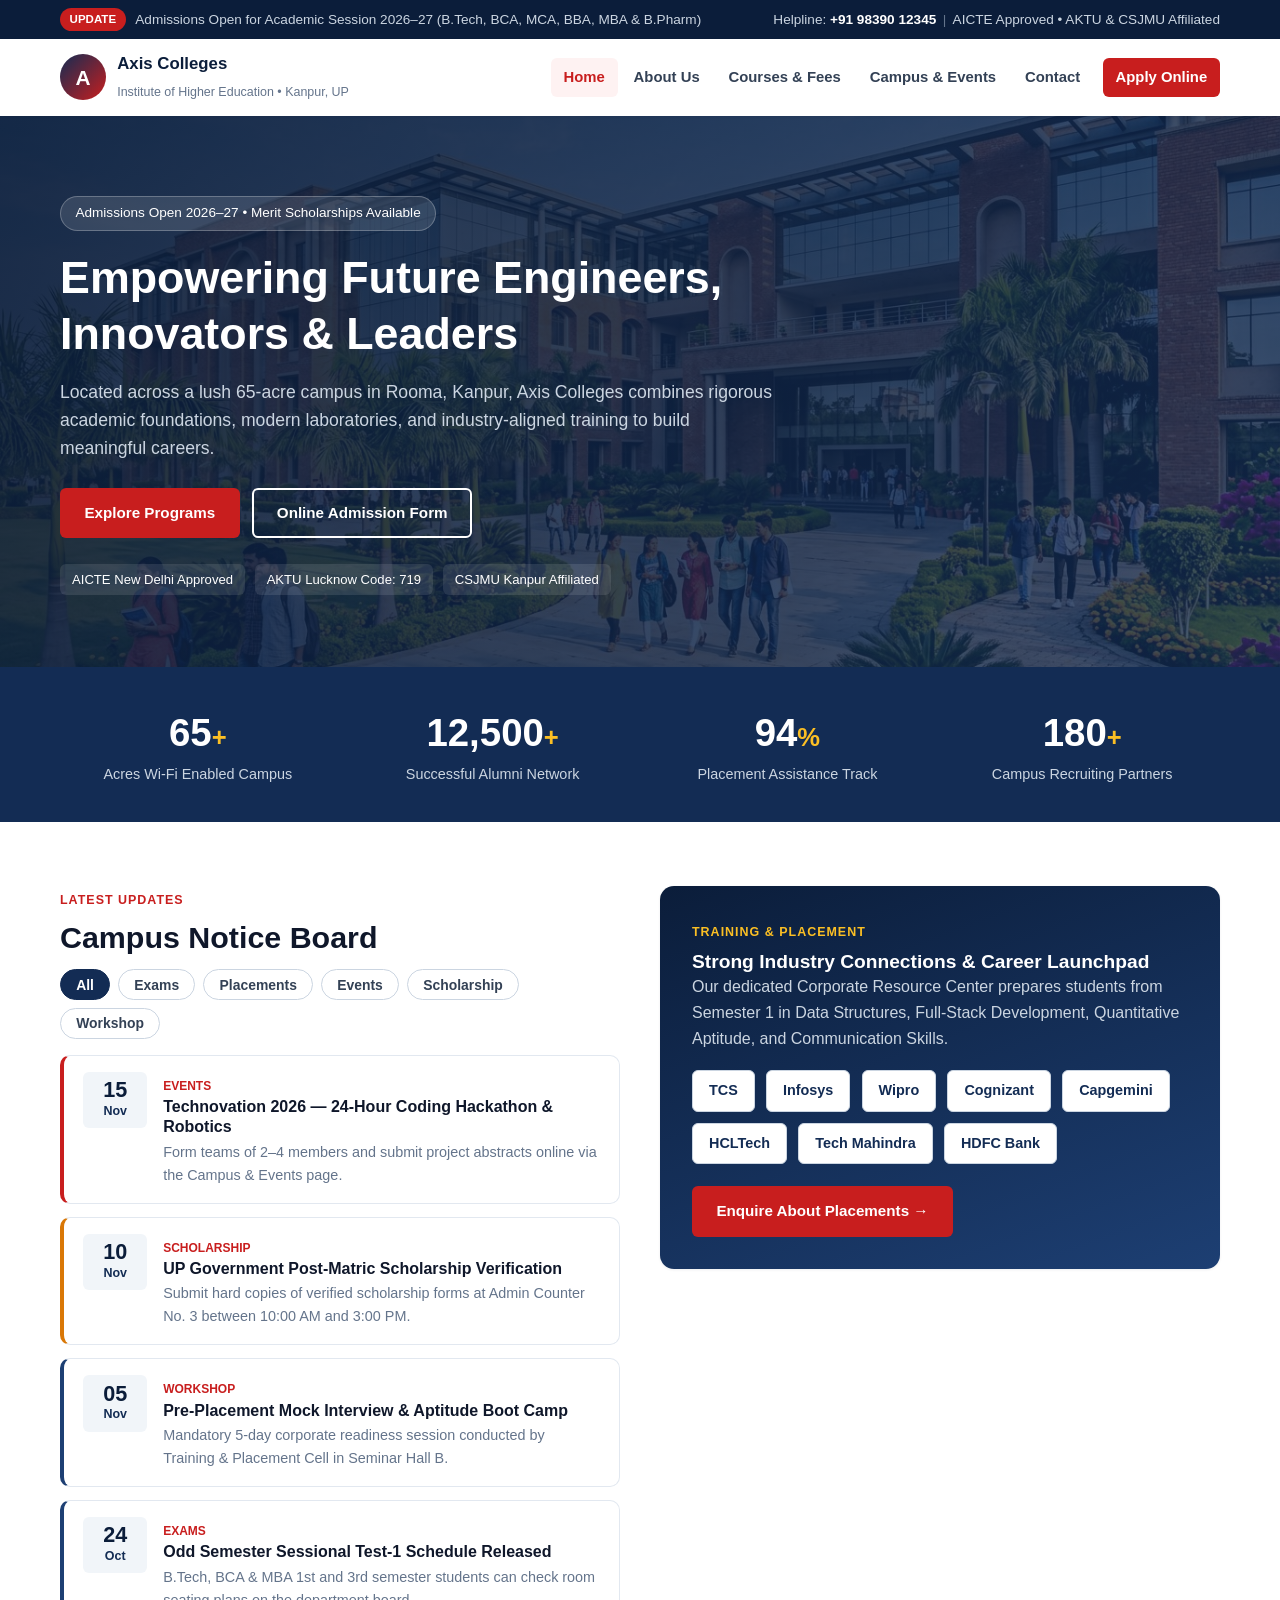
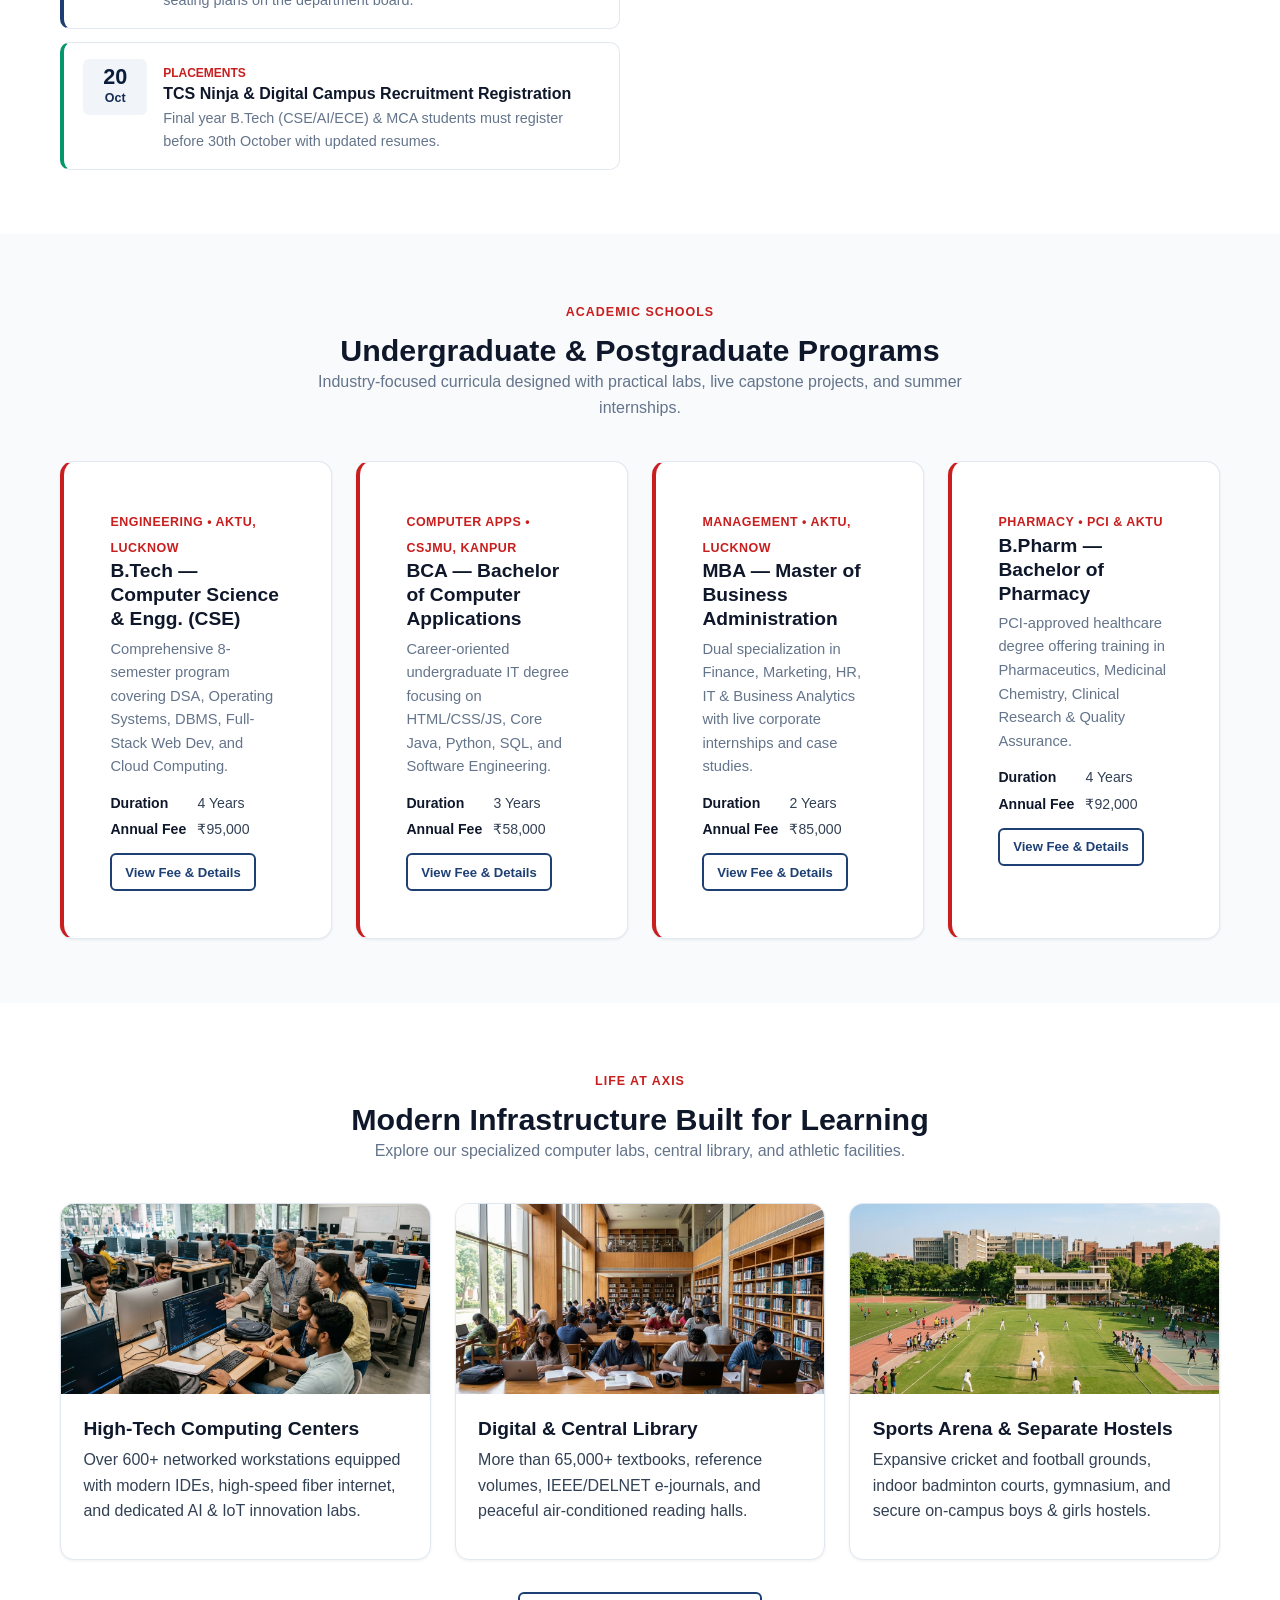
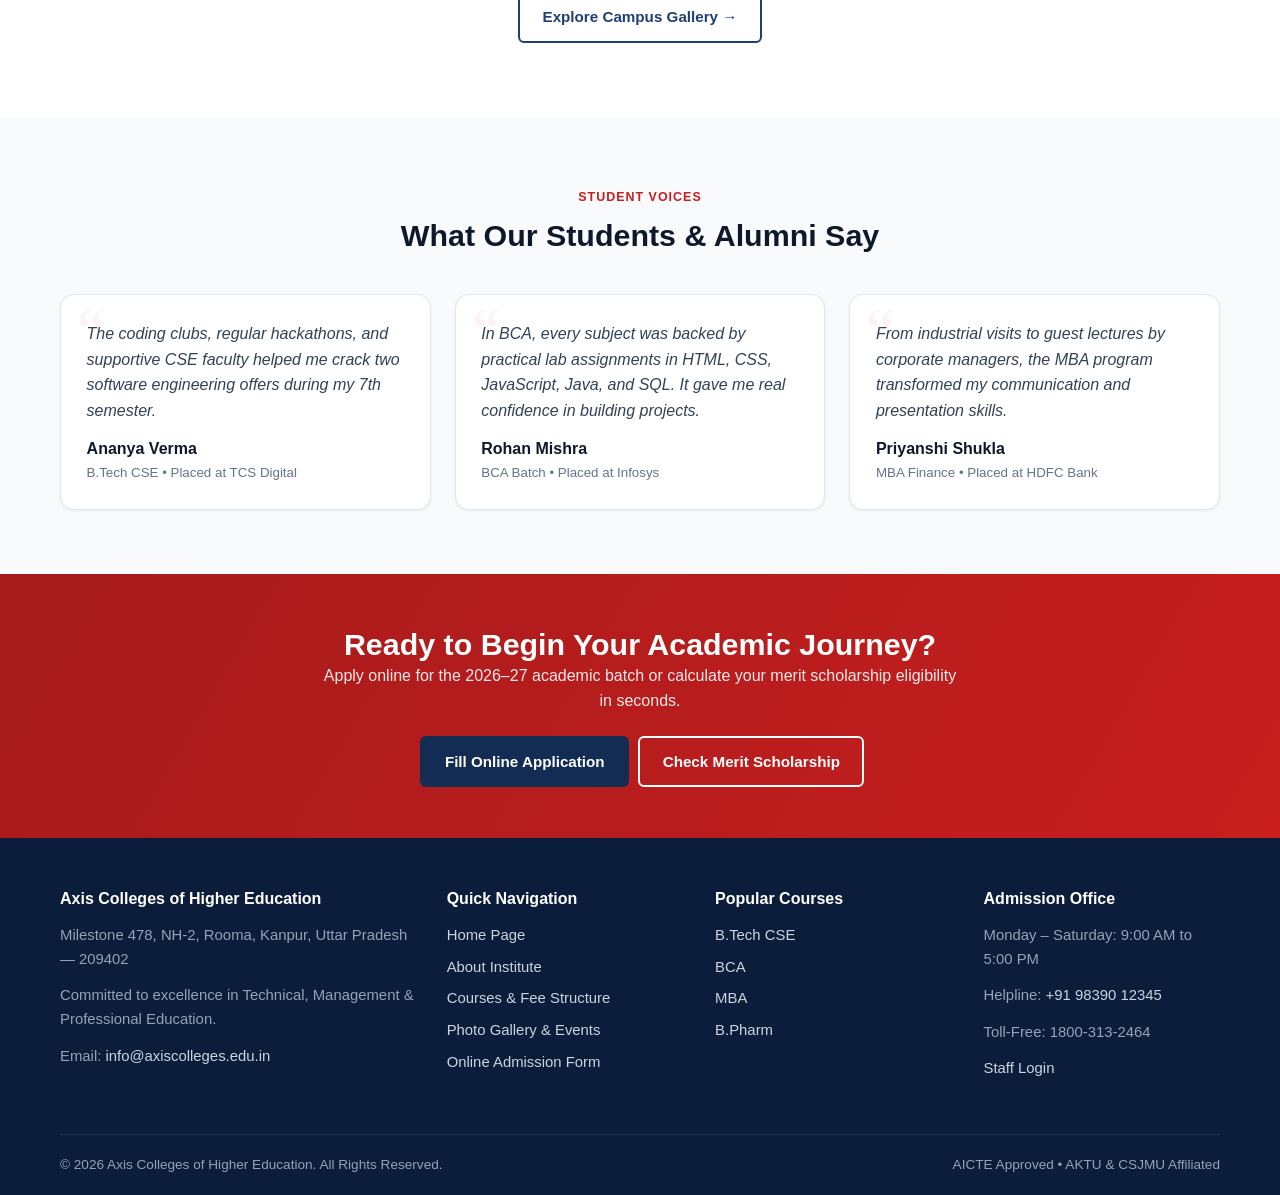
==== kushagra_proj/index.html @ 15545c3e "kushagra_proj: make college website dynamic (data file, admin panel, forms, publish-ready) Co-author" ====
<!DOCTYPE html>
<!-- ==========================================================================
     HOME PAGE - index.html
     Header, top bar and footer are built by script.js (same on every page).
     Text marked with data-bind comes from data/site-data.js.
     ========================================================================== -->
<html lang="en">
<head>
  <meta charset="UTF-8">
  <meta name="viewport" content="width=device-width, initial-scale=1.0">
  <meta name="description" content="Axis Colleges of Higher Education, Rooma, Kanpur - B.Tech, BCA, MCA, BBA, MBA and B.Pharm admissions 2026-27.">
  <title>Axis Colleges of Higher Education | Home</title>
  <link rel="stylesheet" href="style.css">
</head>
<body>

  <!-- Shared top bar, header (menu) -->
  <div id="site-topbar"></div>
  <header id="site-header" class="site-header"></header>

  <main>

    <!-- ===== HERO SECTION ===== -->
    <section class="hero" data-bind-bg="hero.image">
      <div class="container">
        <div class="hero-content">
          <span class="hero-pill" data-bind="hero.badge">Admissions Open 2026–27 • Merit Scholarships Available</span>
          <h1 data-bind="hero.title">Empowering Future Engineers, Innovators &amp; Leaders</h1>
          <p data-bind="hero.subtitle">Located across a lush 65-acre campus in Rooma, Kanpur, Axis Colleges combines rigorous academic foundations, modern laboratories, and industry-aligned training.</p>
          <div class="hero-actions">
            <a class="btn btn-primary" href="courses.html" data-bind="hero.primaryText" data-bind-href="hero.primaryLink">Explore Programs</a>
            <a class="btn btn-outline-light" href="admissions.html" data-bind="hero.secondaryText" data-bind-href="hero.secondaryLink">Online Admission Form</a>
          </div>
          <div class="hero-badges">
            <span>AICTE New Delhi Approved</span>
            <span>AKTU Lucknow Code: 719</span>
            <span>CSJMU Kanpur Affiliated</span>
          </div>
        </div>
      </div>
    </section>

    <!-- ===== ANIMATED STATS (filled from data.stats) ===== -->
    <section class="stats-strip" id="statsStrip" aria-label="College highlights">
      <div class="container"><p>Loading highlights…</p></div>
    </section>

    <!-- ===== NOTICE BOARD + PLACEMENT SPOTLIGHT ===== -->
    <section class="section section-alt">
      <div class="container split-grid" style="align-items:start">
        <div>
          <div class="notice-box-header">
            <div>
              <span class="section-tag">Latest Updates</span>
              <h2>Campus Notice Board</h2>
            </div>
            <div class="filter-pills" id="noticeFilters" aria-label="Filter notices"></div>
          </div>
          <div class="notice-list" id="noticeList"></div>
        </div>

        <aside class="spotlight-card">
          <span class="section-tag" style="color:#fbbf24">Training &amp; Placement</span>
          <h3>Strong Industry Connections &amp; Career Launchpad</h3>
          <p>Our dedicated Corporate Resource Center prepares students from Semester 1 in Data Structures, Full-Stack Development, Quantitative Aptitude, and Communication Skills.</p>
          <div class="recruiter-badges" id="recruiterBadges" style="justify-content:flex-start"></div>
          <div style="margin-top:1.4rem">
            <a class="btn btn-primary" href="admissions.html#contact">Enquire About Placements →</a>
          </div>
        </aside>
      </div>
    </section>

    <!-- ===== POPULAR PROGRAMS (featured courses from data) ===== -->
    <section class="section">
      <div class="container">
        <div class="section-header">
          <span class="section-tag">Academic Schools</span>
          <h2>Undergraduate &amp; Postgraduate Programs</h2>
          <p>Industry-focused curricula designed with practical labs, live capstone projects, and summer internships.</p>
        </div>
        <div class="cards-grid-4" id="featuredPrograms"></div>
      </div>
    </section>

    <!-- ===== CAMPUS LIFE / FACILITIES ===== -->
    <section class="section section-alt">
      <div class="container">
        <div class="section-header">
          <span class="section-tag">Life at Axis</span>
          <h2>Modern Infrastructure Built for Learning</h2>
          <p>Explore our specialized computer labs, central library, and athletic facilities.</p>
        </div>
        <div class="cards-grid-3" id="facilitiesGrid"></div>
        <p style="text-align:center;margin-top:2rem"><a class="btn btn-outline" href="campus.html">Explore Campus Gallery →</a></p>
      </div>
    </section>

    <!-- ===== STUDENT TESTIMONIALS (from data.testimonials) ===== -->
    <section class="section">
      <div class="container">
        <div class="section-header">
          <span class="section-tag">Student Voices</span>
          <h2>What Our Students &amp; Alumni Say</h2>
        </div>
        <div class="cards-grid-3" id="testimonialGrid"></div>
      </div>
    </section>

    <!-- ===== CALL TO ACTION ===== -->
    <section class="cta-banner">
      <div class="container">
        <h2>Ready to Begin Your Academic Journey?</h2>
        <p>Apply online for the 2026–27 academic batch or calculate your merit scholarship eligibility in seconds.</p>
        <a class="btn btn-navy" href="admissions.html">Fill Online Application</a>
        <a class="btn btn-outline-light" href="courses.html#fees">Check Merit Scholarship</a>
      </div>
    </section>

  </main>

  <!-- Shared footer -->
  <footer id="site-footer" class="site-footer"></footer>

  <!-- Data file first, then the shared script -->
  <script src="data/site-data.js"></script>
  <script src="script.js"></script>
</body>
</html>
---- kushagra_proj/style.css ----
/* ==========================================================================
   AXIS COLLEGES OF HIGHER EDUCATION - MAIN STYLESHEET (style.css)
   Project Folder : kushagra_proj
   Technologies   : Pure CSS3 (Variables, Flexbox, Grid, Media Queries)
   Used by        : all public pages AND admin.html
   ========================================================================== */

/* ---------- 1. CSS VARIABLES (colours, spacing, shadows) ---------- */
:root {
  --navy-900: #0b1d3a;
  --navy-800: #132c54;
  --navy-700: #1d3f73;
  --crimson-700: #a61b1b;
  --crimson-600: #c81e1e;
  --crimson-50: #fef2f2;
  --gold-500: #d97706;
  --gold-100: #fef3c7;

  --bg-body: #f8fafc;
  --bg-white: #ffffff;
  --bg-subtle: #f1f5f9;

  --text-dark: #0f172a;
  --text-body: #334155;
  --text-muted: #64748b;

  --border-light: #e2e8f0;
  --border-medium: #cbd5e1;

  --success-bg: #ecfdf5;
  --success-border: #10b981;
  --success-text: #065f46;

  --error-bg: #fef2f2;
  --error-border: #ef4444;
  --error-text: #b91c1c;

  --shadow-sm: 0 1px 3px rgba(15, 23, 42, 0.07);
  --shadow-md: 0 8px 24px rgba(15, 23, 42, 0.08);
  --shadow-lg: 0 16px 36px rgba(15, 23, 42, 0.14);

  --radius-sm: 6px;
  --radius-md: 10px;
  --radius-lg: 14px;

  --container-max: 1200px;
  --transition: 0.22s ease;
}

/* ---------- 2. BASE RESET & TYPOGRAPHY ---------- */
* { margin: 0; padding: 0; box-sizing: border-box; }
html { scroll-behavior: smooth; }
[hidden] { display: none !important; }

body {
  font-family: "Segoe UI", Roboto, Helvetica, Arial, sans-serif;
  background: var(--bg-body);
  color: var(--text-body);
  line-height: 1.6;
  font-size: 16px;
}

h1, h2, h3, h4 { color: var(--text-dark); line-height: 1.25; }
h1 { font-size: 2.4rem; }
h2 { font-size: 1.9rem; }
h3 { font-size: 1.2rem; }
p { margin-bottom: 0.8rem; }
a { color: var(--navy-700); text-decoration: none; }
a:hover { color: var(--crimson-600); }
img { max-width: 100%; display: block; }

.container { width: 100%; max-width: var(--container-max); margin: 0 auto; padding: 0 1.25rem; }
.section { padding: 4rem 0; }
.section-alt { background: var(--bg-white); }
.section-header { text-align: center; max-width: 720px; margin: 0 auto 2.5rem; }
.section-header p { color: var(--text-muted); }
.section-tag {
  display: inline-block; font-size: 0.78rem; font-weight: 700; letter-spacing: 1px;
  text-transform: uppercase; color: var(--crimson-600); margin-bottom: 0.5rem;
}
.required-star { color: var(--crimson-600); }
.muted { color: var(--text-muted); }
.empty-state { text-align: center; color: var(--text-muted); padding: 2rem 1rem; }

/* ---------- 3. BUTTONS ---------- */
.btn {
  display: inline-block; padding: 0.7rem 1.4rem; border-radius: var(--radius-sm);
  font-weight: 600; font-size: 0.95rem; border: 2px solid transparent; cursor: pointer;
  transition: var(--transition); text-align: center; font-family: inherit;
}
.btn-primary { background: var(--crimson-600); color: #fff; }
.btn-primary:hover { background: var(--crimson-700); color: #fff; transform: translateY(-1px); }
.btn-navy { background: var(--navy-800); color: #fff; }
.btn-navy:hover { background: var(--navy-900); color: #fff; }
.btn-outline { background: transparent; border-color: var(--navy-700); color: var(--navy-700); }
.btn-outline:hover { background: var(--navy-700); color: #fff; }
.btn-outline-light { background: transparent; border-color: #fff; color: #fff; }
.btn-outline-light:hover { background: #fff; color: var(--navy-900); }
.btn-danger { background: #dc2626; color: #fff; }
.btn-danger:hover { background: #b91c1c; color: #fff; }
.btn-ghost { background: var(--bg-subtle); color: var(--text-dark); border-color: var(--border-light); }
.btn-ghost:hover { background: var(--border-light); }
.btn-sm { padding: 0.4rem 0.8rem; font-size: 0.82rem; }
.btn-block { display: block; width: 100%; }
.btn:disabled { opacity: 0.6; cursor: not-allowed; }

/* ---------- 4. TOP BAR (ticker + contact) ---------- */
.top-bar { background: var(--navy-900); color: #cbd5e1; font-size: 0.85rem; }
.top-bar-inner {
  display: flex; justify-content: space-between; align-items: center; gap: 1rem;
  padding: 0.5rem 1.25rem; max-width: var(--container-max); margin: 0 auto; flex-wrap: wrap;
}
.top-notice { display: flex; align-items: center; gap: 0.6rem; flex: 1; min-width: 0; }
.top-notice .badge-live {
  background: var(--crimson-600); color: #fff; padding: 0.15rem 0.6rem;
  border-radius: 999px; font-size: 0.72rem; font-weight: 700; text-transform: uppercase; white-space: nowrap;
}
#topTickerText { white-space: nowrap; overflow: hidden; text-overflow: ellipsis; }
.top-contact a { color: #fff; font-weight: 600; }
.top-contact span { margin: 0 0.4rem; color: #64748b; }

/* ---------- 5. HEADER / NAVBAR ---------- */
.site-header {
  background: var(--bg-white); box-shadow: var(--shadow-sm);
  position: sticky; top: 0; z-index: 100;
}
.navbar {
  display: flex; justify-content: space-between; align-items: center;
  padding: 0.75rem 1.25rem; max-width: var(--container-max); margin: 0 auto; gap: 1rem;
}
.brand { display: flex; align-items: center; gap: 0.7rem; color: var(--text-dark); }
.brand:hover { color: var(--text-dark); }
.brand-crest {
  width: 46px; height: 46px; border-radius: 50%; display: grid; place-items: center;
  background: linear-gradient(135deg, var(--navy-800), var(--crimson-600));
  color: #fff; font-weight: 800; font-size: 1.3rem; flex-shrink: 0;
}
.brand-text strong { display: block; font-size: 1.05rem; color: var(--navy-900); }
.brand-text small { color: var(--text-muted); font-size: 0.78rem; }
.nav-links { display: flex; align-items: center; gap: 0.2rem; }
.nav-links a {
  color: var(--text-body); font-weight: 600; font-size: 0.93rem;
  padding: 0.5rem 0.8rem; border-radius: var(--radius-sm); transition: var(--transition);
}
.nav-links a:hover, .nav-links a.active { color: var(--crimson-600); background: var(--crimson-50); }
.nav-cta { background: var(--crimson-600) !important; color: #fff !important; margin-left: 0.4rem; }
.nav-cta:hover { background: var(--crimson-700) !important; }
.menu-toggle {
  display: none; background: none; border: 1px solid var(--border-medium);
  border-radius: var(--radius-sm); font-size: 1.4rem; width: 44px; height: 42px; cursor: pointer; color: var(--navy-900);
}

/* ---------- 6. HERO & PAGE BANNER ---------- */
.hero {
  background: linear-gradient(120deg, rgba(11, 29, 58, 0.93), rgba(19, 44, 84, 0.78)),
              var(--hero-img, url("images/campus-hero.jpg")) center / cover no-repeat;
  color: #e2e8f0; padding: 5rem 0 4.5rem;
}
.hero-content { max-width: 720px; }
.hero h1 { color: #fff; font-size: 2.8rem; margin-bottom: 1rem; }
.hero p { font-size: 1.1rem; color: #cbd5e1; }
.hero-pill {
  display: inline-block; background: rgba(255, 255, 255, 0.12); border: 1px solid rgba(255, 255, 255, 0.25);
  color: #fff; padding: 0.35rem 0.9rem; border-radius: 999px; font-size: 0.85rem; margin-bottom: 1.2rem;
}
.hero-actions { display: flex; gap: 0.8rem; flex-wrap: wrap; margin-top: 1.6rem; }
.hero-badges { display: flex; gap: 0.6rem; flex-wrap: wrap; margin-top: 1.6rem; }
.hero-badges span {
  background: rgba(255, 255, 255, 0.1); color: #fff; padding: 0.3rem 0.75rem;
  border-radius: 6px; font-size: 0.82rem;
}

.page-banner {
  background: linear-gradient(120deg, var(--navy-900), var(--navy-700)); color: #fff; padding: 3rem 0 2.6rem;
}
.page-banner h1 { color: #fff; font-size: 2.2rem; }
.page-banner p { color: #cbd5e1; max-width: 680px; }
.breadcrumb { font-size: 0.85rem; color: #94a3b8; margin-bottom: 0.6rem; }
.breadcrumb a { color: #cbd5e1; }

/* ---------- 7. STATS STRIP (animated counters) ---------- */
.stats-strip { background: var(--navy-800); color: #fff; padding: 2.2rem 0; }
.stats-grid { display: grid; grid-template-columns: repeat(auto-fit, minmax(190px, 1fr)); gap: 1.2rem; text-align: center; }
.stat-number { font-size: 2.4rem; font-weight: 800; color: #fff; }
.stat-number span { color: #fbbf24; font-size: 1.6rem; }
.stat-label { color: #cbd5e1; font-size: 0.9rem; }

/* ---------- 8. GRID LAYOUTS ---------- */
.split-grid { display: grid; grid-template-columns: 1fr 1fr; gap: 2.5rem; align-items: center; }
.cards-grid-2 { display: grid; grid-template-columns: repeat(2, 1fr); gap: 1.5rem; }
.cards-grid-3 { display: grid; grid-template-columns: repeat(3, 1fr); gap: 1.5rem; }
.cards-grid-4 { display: grid; grid-template-columns: repeat(4, 1fr); gap: 1.5rem; }
.footer-grid { display: grid; grid-template-columns: 1.5fr 1fr 1fr 1fr; gap: 2rem; }
.form-grid { display: grid; grid-template-columns: 1fr 1fr; gap: 1rem 1.2rem; }
.steps-grid { display: grid; grid-template-columns: repeat(4, 1fr); gap: 1.4rem; }
.split-grid img { border-radius: var(--radius-lg); box-shadow: var(--shadow-md); width: 100%; height: 100%; object-fit: cover; }

/* ---------- 9. CARDS ---------- */
.card, .feature-card, .course-card, .step-card, .quote-card, .form-card, .spotlight-card, .admin-card {
  background: var(--bg-white); border: 1px solid var(--border-light);
  border-radius: var(--radius-lg); box-shadow: var(--shadow-sm); transition: var(--transition);
}
.card:hover, .feature-card:hover, .course-card:hover { box-shadow: var(--shadow-md); transform: translateY(-3px); }
.card-body { padding: 1.4rem; }
.feature-card { overflow: hidden; display: flex; flex-direction: column; }
.feature-card img { height: 190px; width: 100%; object-fit: cover; }
.feature-card .card-body { flex: 1; }
.feature-card h3 { margin-bottom: 0.4rem; }

.course-card { padding: 1.5rem; display: flex; flex-direction: column; gap: 0.6rem; border-top: 4px solid var(--navy-700); }
.course-card.stream-computer { border-top-color: #0891b2; }
.course-card.stream-management { border-top-color: var(--gold-500); }
.course-card.stream-pharmacy { border-top-color: #059669; }
.course-dept { font-size: 0.78rem; font-weight: 700; color: var(--crimson-600); text-transform: uppercase; letter-spacing: 0.5px; }
.course-card h3 { font-size: 1.08rem; }
.course-desc { font-size: 0.92rem; color: var(--text-muted); flex: 1; }
.course-meta { font-size: 0.88rem; display: grid; grid-template-columns: auto 1fr; gap: 0.25rem 0.7rem; }
.course-meta strong { color: var(--text-dark); }
.course-fee { font-size: 1.25rem; font-weight: 800; color: var(--navy-800); }
.course-fee small { font-size: 0.8rem; color: var(--text-muted); font-weight: 500; }
.course-card .btn { margin-top: 0.4rem; }
.tag-chip {
  display: inline-block; background: var(--bg-subtle); color: var(--text-body);
  padding: 0.2rem 0.6rem; border-radius: 999px; font-size: 0.78rem; border: 1px solid var(--border-light);
}

/* Featured program card on Home page */
.program-card { padding: 1.5rem; border-left: 4px solid var(--crimson-600); }
.program-card h3 { margin-bottom: 0.4rem; }

/* Quote cards */
.quote-card { padding: 1.6rem; position: relative; }
.quote-card::before { content: "“"; position: absolute; top: 0.2rem; left: 1rem; font-size: 4rem; color: var(--crimson-50); line-height: 1; font-family: Georgia, serif; }
.quote-card p { position: relative; font-style: italic; color: var(--text-body); }
.quote-author { font-weight: 700; color: var(--text-dark); }
.quote-author small { display: block; font-weight: 400; color: var(--text-muted); }

/* Steps */
.step-card { padding: 1.5rem; text-align: center; }
.step-num {
  width: 46px; height: 46px; margin: 0 auto 0.8rem; border-radius: 50%;
  background: var(--crimson-600); color: #fff; font-weight: 800; display: grid; place-items: center; font-size: 1.1rem;
}

/* Recruiter badges */
.recruiter-badges { display: flex; flex-wrap: wrap; gap: 0.7rem; justify-content: center; margin-top: 1.2rem; }
.recruiter-badges span {
  background: var(--bg-white); border: 1px solid var(--border-medium); padding: 0.5rem 1rem;
  border-radius: var(--radius-sm); font-weight: 700; color: var(--navy-800); font-size: 0.9rem;
}

/* Spotlight box (placement) */
.spotlight-card { padding: 2rem; background: linear-gradient(160deg, var(--navy-900), var(--navy-700)); color: #e2e8f0; border: none; }
.spotlight-card h3 { color: #fff; }
.spotlight-card p { color: #cbd5e1; }

/* Call-to-action banner */
.cta-banner {
  background: linear-gradient(120deg, var(--crimson-700), var(--crimson-600));
  color: #fff; padding: 3.2rem 0; text-align: center;
}
.cta-banner h2 { color: #fff; }
.cta-banner p { color: #fde8e8; max-width: 640px; margin: 0 auto 1.4rem; }
.cta-banner .btn-navy { margin: 0 0.3rem; }

/* ---------- 10. NOTICE BOARD & FILTERS ---------- */
.notice-box-header { display: flex; justify-content: space-between; align-items: center; flex-wrap: wrap; gap: 0.8rem; margin-bottom: 1rem; }
.filter-pills { display: flex; flex-wrap: wrap; gap: 0.5rem; }
.pill-btn {
  background: var(--bg-white); border: 1px solid var(--border-medium); color: var(--text-body);
  padding: 0.4rem 0.95rem; border-radius: 999px; cursor: pointer; font-size: 0.87rem; font-weight: 600; font-family: inherit;
  transition: var(--transition);
}
.pill-btn:hover { border-color: var(--navy-700); color: var(--navy-700); }
.pill-btn.active { background: var(--navy-800); border-color: var(--navy-800); color: #fff; }
.notice-list { display: flex; flex-direction: column; gap: 0.8rem; }
.notice-item {
  display: flex; gap: 1rem; background: var(--bg-white); border: 1px solid var(--border-light);
  border-left: 4px solid var(--navy-700); border-radius: var(--radius-md); padding: 1rem 1.2rem;
}
.notice-item[data-cat="Placements"] { border-left-color: #059669; }
.notice-item[data-cat="Events"] { border-left-color: var(--crimson-600); }
.notice-item[data-cat="Scholarship"] { border-left-color: var(--gold-500); }
.notice-date {
  flex-shrink: 0; width: 64px; text-align: center; background: var(--bg-subtle); border-radius: var(--radius-sm);
  padding: 0.4rem 0; font-size: 0.78rem; font-weight: 700; color: var(--navy-800); align-self: flex-start;
}
.notice-date strong { display: block; font-size: 1.35rem; color: var(--navy-900); line-height: 1.1; }
.notice-info h4 { font-size: 1rem; margin-bottom: 0.2rem; }
.notice-info .notice-cat { font-size: 0.75rem; font-weight: 700; color: var(--crimson-600); text-transform: uppercase; }
.notice-info p { font-size: 0.9rem; color: var(--text-muted); margin: 0; }

/* ---------- 11. TOOLBAR (search + filters) ---------- */
.toolbar {
  display: flex; justify-content: space-between; align-items: center; flex-wrap: wrap; gap: 1rem;
  background: var(--bg-white); border: 1px solid var(--border-light); border-radius: var(--radius-lg);
  padding: 1rem 1.2rem; margin-bottom: 1.8rem;
}
.search-box { display: flex; align-items: center; gap: 0.5rem; flex: 1; min-width: 240px; max-width: 420px; }
.search-box input { flex: 1; }
.result-count { font-size: 0.88rem; color: var(--text-muted); margin-bottom: 1rem; }

/* ---------- 12. FORMS ---------- */
.form-card { padding: 2rem; }
.form-group { display: flex; flex-direction: column; gap: 0.35rem; margin-bottom: 1rem; }
.form-group label, .field-label { font-weight: 600; font-size: 0.9rem; color: var(--text-dark); }
.form-control {
  width: 100%; padding: 0.65rem 0.8rem; border: 1px solid var(--border-medium); border-radius: var(--radius-sm);
  font-size: 0.95rem; font-family: inherit; background: #fff; color: var(--text-dark);
}
textarea.form-control { min-height: 90px; resize: vertical; }
.form-control:focus { outline: none; border-color: var(--navy-700); box-shadow: 0 0 0 3px rgba(29, 63, 115, 0.15); }
.form-control.input-error { border-color: var(--error-border); background: var(--error-bg); }
.error-msg { color: var(--error-text); font-size: 0.82rem; min-height: 0; }
.full-width { grid-column: 1 / -1; }
.radio-group { display: flex; gap: 1.2rem; flex-wrap: wrap; align-items: center; }
.radio-group label { font-weight: 500; cursor: pointer; }
.checkbox-row { display: flex; gap: 0.6rem; align-items: flex-start; font-size: 0.9rem; }
.alert-box { padding: 0.9rem 1rem; border-radius: var(--radius-sm); font-size: 0.92rem; margin-bottom: 1rem; }
.alert-success { background: var(--success-bg); border: 1px solid var(--success-border); color: var(--success-text); }
.alert-error { background: var(--error-bg); border: 1px solid var(--error-border); color: var(--error-text); }
.alert-info { background: #eff6ff; border: 1px solid #60a5fa; color: #1e3a8a; }
.calc-result {
  background: var(--navy-900); color: #fff; border-radius: var(--radius-lg); padding: 1.6rem;
}
.calc-row { display: flex; justify-content: space-between; padding: 0.55rem 0; border-bottom: 1px dashed rgba(255, 255, 255, 0.2); font-size: 0.95rem; }
.calc-row.total { border-bottom: none; font-size: 1.3rem; font-weight: 800; color: #fbbf24; padding-top: 1rem; }
.calc-row span:last-child { font-weight: 600; }

/* ---------- 13. TABLES ---------- */
.table-wrap { overflow-x: auto; border-radius: var(--radius-lg); border: 1px solid var(--border-light); background: #fff; }
.data-table { width: 100%; border-collapse: collapse; font-size: 0.92rem; }
.data-table th, .data-table td { padding: 0.8rem 1rem; text-align: left; border-bottom: 1px solid var(--border-light); vertical-align: top; }
.data-table th { background: var(--navy-800); color: #fff; font-weight: 600; white-space: nowrap; }
.data-table tbody tr:hover { background: var(--bg-subtle); }
.data-table .actions { white-space: nowrap; }
.data-table .actions .btn + .btn { margin-left: 0.3rem; }

/* ---------- 14. FAQ ACCORDION ---------- */
.faq-list { display: flex; flex-direction: column; gap: 0.8rem; max-width: 860px; margin: 0 auto; }
.faq-item { overflow: hidden; }
.faq-question {
  width: 100%; background: none; border: none; text-align: left; padding: 1.1rem 1.3rem;
  font-size: 1rem; font-weight: 700; color: var(--text-dark); cursor: pointer; display: flex;
  justify-content: space-between; align-items: center; gap: 1rem; font-family: inherit;
}
.faq-question:hover { color: var(--crimson-600); }
.faq-icon { font-size: 1.4rem; color: var(--crimson-600); transition: transform var(--transition); line-height: 1; }
.faq-item.open .faq-icon { transform: rotate(45deg); }
.faq-answer { display: none; padding: 0 1.3rem 1.2rem; color: var(--text-body); }
.faq-item.open .faq-answer { display: block; }

/* ---------- 15. GALLERY ---------- */
.gallery-grid { display: grid; grid-template-columns: repeat(auto-fill, minmax(260px, 1fr)); gap: 1.3rem; }
.gallery-item {
  position: relative; border-radius: var(--radius-lg); overflow: hidden; cursor: pointer;
  box-shadow: var(--shadow-sm); background: #000; aspect-ratio: 4 / 3;
}
.gallery-item img { width: 100%; height: 100%; object-fit: cover; transition: transform 0.4s ease, opacity 0.3s; }
.gallery-item:hover img { transform: scale(1.06); opacity: 0.85; }
.gallery-caption {
  position: absolute; left: 0; right: 0; bottom: 0; padding: 0.9rem 1rem;
  background: linear-gradient(transparent, rgba(11, 29, 58, 0.92)); color: #fff;
}
.gallery-caption strong { display: block; font-size: 1rem; }
.gallery-caption small { color: #cbd5e1; }
.event-list { display: flex; flex-direction: column; gap: 1rem; }
.event-card {
  display: grid; grid-template-columns: 110px 1fr auto; gap: 1.2rem; align-items: center;
  padding: 1.2rem; border-left: 4px solid var(--crimson-600);
}
.event-date { background: var(--navy-800); color: #fff; border-radius: var(--radius-md); padding: 0.8rem 0.4rem; text-align: center; font-weight: 700; font-size: 0.9rem; }
.event-card h3 { font-size: 1.08rem; margin-bottom: 0.3rem; }
.event-card p { font-size: 0.9rem; color: var(--text-muted); margin: 0; }
.event-venue { font-size: 0.82rem; color: var(--navy-700); font-weight: 600; margin-top: 0.3rem; display: block; }

/* ---------- 16. MODALS & LIGHTBOX ---------- */
.modal-overlay {
  position: fixed; inset: 0; background: rgba(11, 29, 58, 0.78); display: none;
  align-items: center; justify-content: center; z-index: 1000; padding: 1rem;
}
.modal-overlay.open { display: flex; }
.modal-box {
  background: #fff; border-radius: var(--radius-lg); width: 100%; max-width: 560px;
  max-height: 92vh; overflow-y: auto; padding: 1.8rem; position: relative; box-shadow: var(--shadow-lg);
}
.modal-box.modal-sm { max-width: 440px; }
.modal-header { display: flex; justify-content: space-between; align-items: flex-start; gap: 1rem; margin-bottom: 1rem; }
.modal-header h3 { font-size: 1.2rem; }
.modal-close {
  background: var(--bg-subtle); border: none; width: 36px; height: 36px; border-radius: 50%;
  font-size: 1.3rem; cursor: pointer; color: var(--text-dark); flex-shrink: 0;
}
.modal-close:hover { background: var(--border-light); }
.lightbox-box { max-width: 900px; background: #0b1d3a; color: #fff; padding: 1rem; }
.lightbox-box .modal-close { background: rgba(255, 255, 255, 0.15); color: #fff; }
.lightbox-img { width: 100%; max-height: 70vh; object-fit: contain; border-radius: var(--radius-md); background: #000; }
.lightbox-footer { display: flex; justify-content: space-between; align-items: center; margin-top: 0.9rem; gap: 1rem; }
.pass-box {
  text-align: center; padding: 1.2rem; border: 2px dashed var(--crimson-600); border-radius: var(--radius-md);
  background: var(--crimson-50); margin-top: 1rem;
}
.pass-box strong { font-size: 1.4rem; color: var(--crimson-700); letter-spacing: 1px; }

/* ---------- 17. TOP-LEVEL PAGE SECTIONS ---------- */
.contact-list { list-style: none; }
.contact-list li { padding: 0.55rem 0; border-bottom: 1px solid var(--border-light); font-size: 0.95rem; }
.contact-list li strong { display: block; color: var(--text-dark); font-size: 0.85rem; text-transform: uppercase; letter-spacing: 0.4px; }
.quote-box {
  background: var(--navy-900); color: #e2e8f0; border-radius: var(--radius-lg); padding: 2rem; position: relative;
}
.quote-box p { font-size: 1.05rem; font-style: italic; color: #e2e8f0; }
.director-name { font-weight: 800; color: #fff; }
.director-title { color: #94a3b8; font-size: 0.9rem; }
.tracker-result { margin-top: 1rem; }

/* ---------- 18. FOOTER ---------- */
.site-footer { background: var(--navy-900); color: #94a3b8; padding: 3.2rem 0 0; margin-top: 0; font-size: 0.93rem; }
.site-footer h4 { color: #fff; font-size: 1rem; margin-bottom: 0.9rem; }
.site-footer a { color: #cbd5e1; }
.site-footer a:hover { color: #fbbf24; }
.footer-links { list-style: none; display: flex; flex-direction: column; gap: 0.5rem; }
.footer-bottom {
  margin-top: 2.5rem; border-top: 1px solid rgba(255, 255, 255, 0.1); padding: 1.2rem 0;
  display: flex; justify-content: space-between; flex-wrap: wrap; gap: 0.5rem; font-size: 0.85rem;
}
.footer-bottom a { color: #94a3b8; }

/* ---------- 19. ADMIN PANEL ---------- */
.admin-body { background: #eef2f7; }
.login-wrap { min-height: 100vh; display: grid; place-items: center; padding: 1.2rem; background: linear-gradient(135deg, var(--navy-900), var(--navy-700)); }
.login-box { background: #fff; border-radius: var(--radius-lg); padding: 2.2rem; width: 100%; max-width: 400px; box-shadow: var(--shadow-lg); }
.login-box h1 { font-size: 1.5rem; margin-bottom: 0.3rem; }
.admin-layout { display: grid; grid-template-columns: 240px 1fr; min-height: 100vh; }
.admin-sidebar { background: var(--navy-900); color: #cbd5e1; padding: 1.4rem 1rem; display: flex; flex-direction: column; gap: 0.3rem; }
.admin-sidebar .brand-text strong { color: #fff; }
.admin-sidebar .brand-text small { color: #94a3b8; }
.admin-nav-btn {
  background: none; border: none; color: #cbd5e1; text-align: left; padding: 0.65rem 0.9rem;
  border-radius: var(--radius-sm); cursor: pointer; font-size: 0.95rem; font-family: inherit; font-weight: 600;
}
.admin-nav-btn:hover { background: rgba(255, 255, 255, 0.08); color: #fff; }
.admin-nav-btn.active { background: var(--crimson-600); color: #fff; }
.admin-sidebar .sidebar-foot { margin-top: auto; font-size: 0.8rem; color: #94a3b8; }
.admin-main { padding: 1.8rem; min-width: 0; }
.admin-topline { display: flex; justify-content: space-between; align-items: center; flex-wrap: wrap; gap: 1rem; margin-bottom: 1.4rem; }
.admin-topline h1 { font-size: 1.6rem; }
.admin-actions { display: flex; gap: 0.5rem; flex-wrap: wrap; }
.admin-card { padding: 1.4rem; margin-bottom: 1.4rem; }
.admin-card h2 { font-size: 1.15rem; margin-bottom: 0.9rem; }
.admin-stats { display: grid; grid-template-columns: repeat(auto-fit, minmax(170px, 1fr)); gap: 1rem; margin-bottom: 1.4rem; }
.admin-stat { background: #fff; border-radius: var(--radius-md); padding: 1.1rem; border: 1px solid var(--border-light); }
.admin-stat strong { display: block; font-size: 1.8rem; color: var(--navy-800); }
.admin-stat span { font-size: 0.85rem; color: var(--text-muted); }
.status-badge {
  display: inline-block; padding: 0.15rem 0.6rem; border-radius: 999px; font-size: 0.76rem; font-weight: 700;
  background: var(--bg-subtle); color: var(--text-body); border: 1px solid var(--border-medium);
}
.status-pending { background: #fef9c3; color: #854d0e; border-color: #facc15; }
.status-approved { background: #dcfce7; color: #166534; border-color: #4ade80; }
.status-rejected { background: #fee2e2; color: #991b1b; border-color: #f87171; }
.admin-form-inline { display: grid; grid-template-columns: 1fr 1fr; gap: 0.8rem 1rem; }
.admin-form-inline .full-width { grid-column: 1 / -1; }
.admin-note { font-size: 0.85rem; color: var(--text-muted); margin-top: 0.4rem; }
.admin-thumb { width: 64px; height: 44px; object-fit: cover; border-radius: 4px; }
.admin-hint-box { background: var(--gold-100); border: 1px solid #fcd34d; color: #78350f; padding: 0.8rem 1rem; border-radius: var(--radius-sm); font-size: 0.9rem; margin-bottom: 1.2rem; }
.hidden-file-input { display: none; }
.search-inline { max-width: 320px; }

/* ---------- 20. RESPONSIVE (mobile & tablet) ---------- */
@media (max-width: 1024px) {
  .cards-grid-4 { grid-template-columns: repeat(2, 1fr); }
  .footer-grid { grid-template-columns: 1fr 1fr; }
  .steps-grid { grid-template-columns: repeat(2, 1fr); }
}

@media (max-width: 860px) {
  .menu-toggle { display: inline-block; }
  .nav-links {
    display: none; position: absolute; top: 100%; left: 0; right: 0; background: #fff;
    flex-direction: column; align-items: stretch; padding: 0.8rem 1.25rem 1.2rem;
    box-shadow: var(--shadow-md); border-top: 1px solid var(--border-light);
  }
  .nav-links.show { display: flex; }
  .nav-links a { padding: 0.75rem 0.8rem; }
  .nav-cta { margin: 0.4rem 0 0; text-align: center; }
  .split-grid, .cards-grid-2, .cards-grid-3 { grid-template-columns: 1fr; }
  .form-grid, .admin-form-inline { grid-template-columns: 1fr; }
  .hero h1 { font-size: 2.1rem; }
  .page-banner h1 { font-size: 1.8rem; }
  .event-card { grid-template-columns: 1fr; }
  .admin-layout { grid-template-columns: 1fr; }
  .admin-sidebar { flex-direction: row; flex-wrap: wrap; align-items: center; }
  .admin-sidebar .sidebar-foot { display: none; }
}

@media (max-width: 600px) {
  h1 { font-size: 1.9rem; }
  h2 { font-size: 1.5rem; }
  .cards-grid-4, .steps-grid, .footer-grid { grid-template-columns: 1fr; }
  .top-bar-inner { justify-content: center; text-align: center; }
  .top-notice { justify-content: center; }
  .section { padding: 3rem 0; }
  .form-card, .modal-box { padding: 1.3rem; }
  .brand-text small { display: none; }
  .hero { padding: 3.5rem 0; }
  .hero h1 { font-size: 1.7rem; }
}
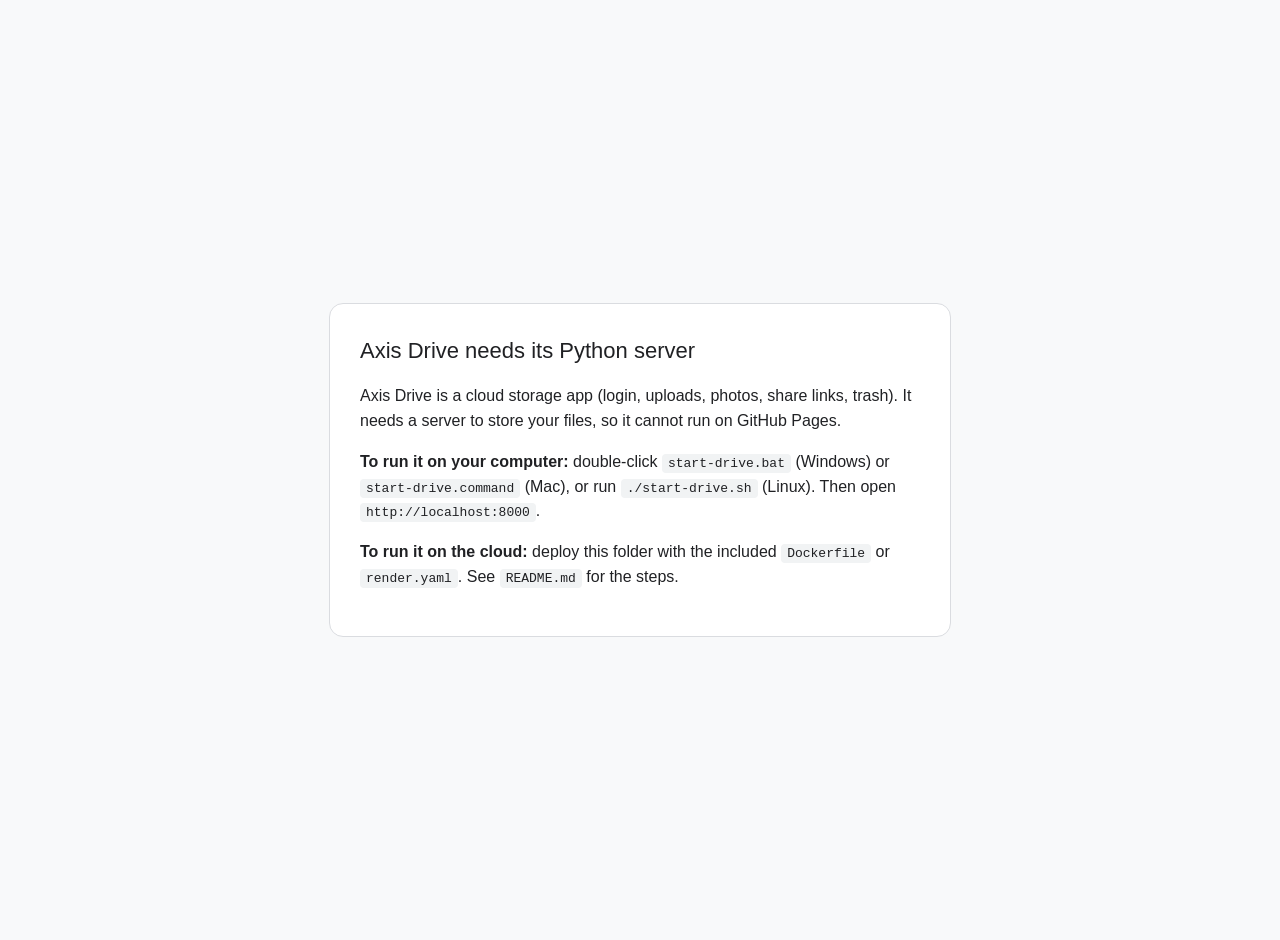
==== commit 84e2d8e8: "Replace college site with Axis Drive cloud storage app Python (Flask + SQLite + Pillow) backend and " ====
--- a/kushagra_proj/index.html
+++ b/kushagra_proj/index.html
@@ -1,129 +1,23 @@
 <!DOCTYPE html>
-<!-- ==========================================================================
-     HOME PAGE - index.html
-     Header, top bar and footer are built by script.js (same on every page).
-     Text marked with data-bind comes from data/site-data.js.
-     ========================================================================== -->
 <html lang="en">
 <head>
   <meta charset="UTF-8">
   <meta name="viewport" content="width=device-width, initial-scale=1.0">
-  <meta name="description" content="Axis Colleges of Higher Education, Rooma, Kanpur - B.Tech, BCA, MCA, BBA, MBA and B.Pharm admissions 2026-27.">
-  <title>Axis Colleges of Higher Education | Home</title>
-  <link rel="stylesheet" href="style.css">
+  <title>Axis Drive</title>
+  <style>
+    body { font-family: "Segoe UI", Roboto, Arial, sans-serif; background: #f8f9fa; color: #202124; margin: 0;
+           min-height: 100vh; display: flex; align-items: center; justify-content: center; padding: 20px; }
+    main { background: #fff; border: 1px solid #dadce0; border-radius: 14px; padding: 30px; max-width: 560px; line-height: 1.55; }
+    h1 { font-size: 22px; font-weight: 500; margin-top: 0; }
+    code { background: #f1f3f4; padding: 2px 6px; border-radius: 4px; }
+  </style>
 </head>
 <body>
-
-  <!-- Shared top bar, header (menu) -->
-  <div id="site-topbar"></div>
-  <header id="site-header" class="site-header"></header>
-
   <main>
-
-    <!-- ===== HERO SECTION ===== -->
-    <section class="hero" data-bind-bg="hero.image">
-      <div class="container">
-        <div class="hero-content">
-          <span class="hero-pill" data-bind="hero.badge">Admissions Open 2026–27 • Merit Scholarships Available</span>
-          <h1 data-bind="hero.title">Empowering Future Engineers, Innovators &amp; Leaders</h1>
-          <p data-bind="hero.subtitle">Located across a lush 65-acre campus in Rooma, Kanpur, Axis Colleges combines rigorous academic foundations, modern laboratories, and industry-aligned training.</p>
-          <div class="hero-actions">
-            <a class="btn btn-primary" href="courses.html" data-bind="hero.primaryText" data-bind-href="hero.primaryLink">Explore Programs</a>
-            <a class="btn btn-outline-light" href="admissions.html" data-bind="hero.secondaryText" data-bind-href="hero.secondaryLink">Online Admission Form</a>
-          </div>
-          <div class="hero-badges">
-            <span>AICTE New Delhi Approved</span>
-            <span>AKTU Lucknow Code: 719</span>
-            <span>CSJMU Kanpur Affiliated</span>
-          </div>
-        </div>
-      </div>
-    </section>
-
-    <!-- ===== ANIMATED STATS (filled from data.stats) ===== -->
-    <section class="stats-strip" id="statsStrip" aria-label="College highlights">
-      <div class="container"><p>Loading highlights…</p></div>
-    </section>
-
-    <!-- ===== NOTICE BOARD + PLACEMENT SPOTLIGHT ===== -->
-    <section class="section section-alt">
-      <div class="container split-grid" style="align-items:start">
-        <div>
-          <div class="notice-box-header">
-            <div>
-              <span class="section-tag">Latest Updates</span>
-              <h2>Campus Notice Board</h2>
-            </div>
-            <div class="filter-pills" id="noticeFilters" aria-label="Filter notices"></div>
-          </div>
-          <div class="notice-list" id="noticeList"></div>
-        </div>
-
-        <aside class="spotlight-card">
-          <span class="section-tag" style="color:#fbbf24">Training &amp; Placement</span>
-          <h3>Strong Industry Connections &amp; Career Launchpad</h3>
-          <p>Our dedicated Corporate Resource Center prepares students from Semester 1 in Data Structures, Full-Stack Development, Quantitative Aptitude, and Communication Skills.</p>
-          <div class="recruiter-badges" id="recruiterBadges" style="justify-content:flex-start"></div>
-          <div style="margin-top:1.4rem">
-            <a class="btn btn-primary" href="admissions.html#contact">Enquire About Placements →</a>
-          </div>
-        </aside>
-      </div>
-    </section>
-
-    <!-- ===== POPULAR PROGRAMS (featured courses from data) ===== -->
-    <section class="section">
-      <div class="container">
-        <div class="section-header">
-          <span class="section-tag">Academic Schools</span>
-          <h2>Undergraduate &amp; Postgraduate Programs</h2>
-          <p>Industry-focused curricula designed with practical labs, live capstone projects, and summer internships.</p>
-        </div>
-        <div class="cards-grid-4" id="featuredPrograms"></div>
-      </div>
-    </section>
-
-    <!-- ===== CAMPUS LIFE / FACILITIES ===== -->
-    <section class="section section-alt">
-      <div class="container">
-        <div class="section-header">
-          <span class="section-tag">Life at Axis</span>
-          <h2>Modern Infrastructure Built for Learning</h2>
-          <p>Explore our specialized computer labs, central library, and athletic facilities.</p>
-        </div>
-        <div class="cards-grid-3" id="facilitiesGrid"></div>
-        <p style="text-align:center;margin-top:2rem"><a class="btn btn-outline" href="campus.html">Explore Campus Gallery →</a></p>
-      </div>
-    </section>
-
-    <!-- ===== STUDENT TESTIMONIALS (from data.testimonials) ===== -->
-    <section class="section">
-      <div class="container">
-        <div class="section-header">
-          <span class="section-tag">Student Voices</span>
-          <h2>What Our Students &amp; Alumni Say</h2>
-        </div>
-        <div class="cards-grid-3" id="testimonialGrid"></div>
-      </div>
-    </section>
-
-    <!-- ===== CALL TO ACTION ===== -->
-    <section class="cta-banner">
-      <div class="container">
-        <h2>Ready to Begin Your Academic Journey?</h2>
-        <p>Apply online for the 2026–27 academic batch or calculate your merit scholarship eligibility in seconds.</p>
-        <a class="btn btn-navy" href="admissions.html">Fill Online Application</a>
-        <a class="btn btn-outline-light" href="courses.html#fees">Check Merit Scholarship</a>
-      </div>
-    </section>
-
+    <h1>Axis Drive needs its Python server</h1>
+    <p>Axis Drive is a cloud storage app (login, uploads, photos, share links, trash). It needs a server to store your files, so it cannot run on GitHub Pages.</p>
+    <p><strong>To run it on your computer:</strong> double-click <code>start-drive.bat</code> (Windows) or <code>start-drive.command</code> (Mac), or run <code>./start-drive.sh</code> (Linux). Then open <code>http://localhost:8000</code>.</p>
+    <p><strong>To run it on the cloud:</strong> deploy this folder with the included <code>Dockerfile</code> or <code>render.yaml</code>. See <code>README.md</code> for the steps.</p>
   </main>
-
-  <!-- Shared footer -->
-  <footer id="site-footer" class="site-footer"></footer>
-
-  <!-- Data file first, then the shared script -->
-  <script src="data/site-data.js"></script>
-  <script src="script.js"></script>
 </body>
 </html>
